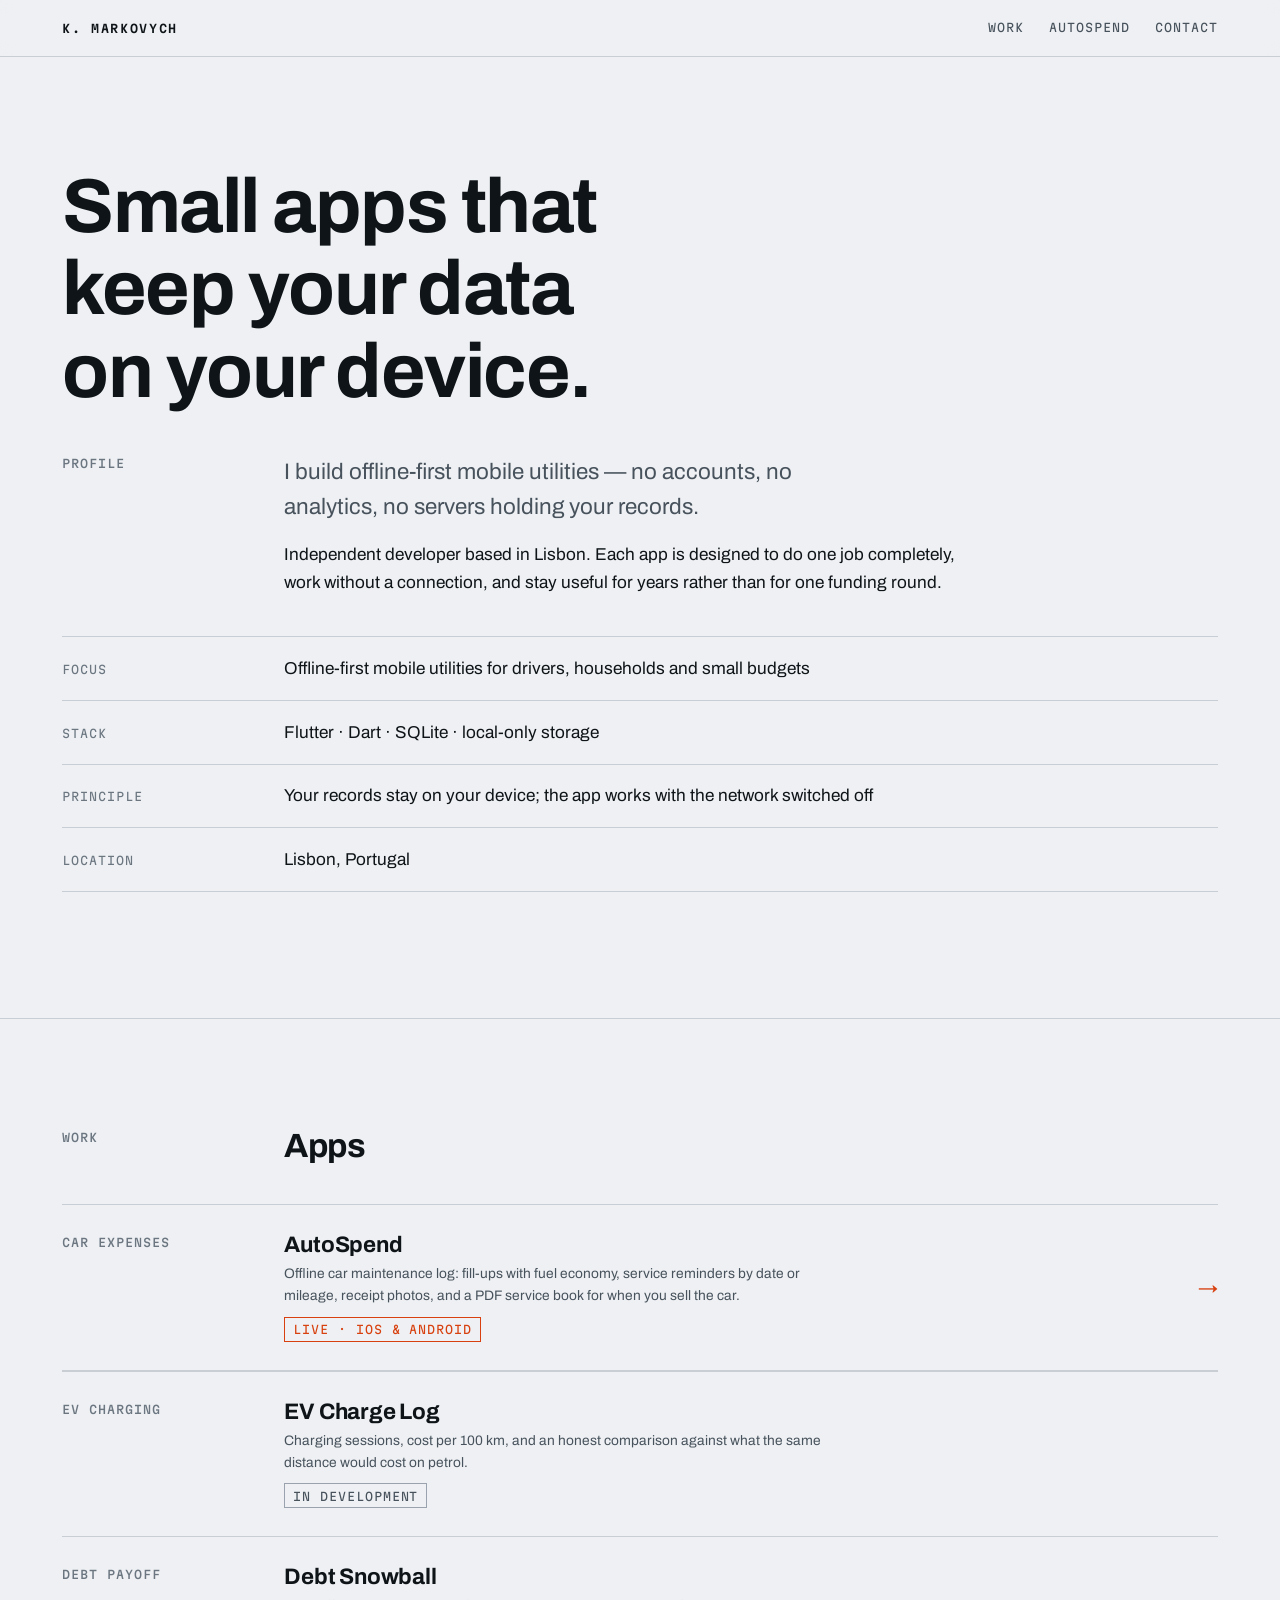
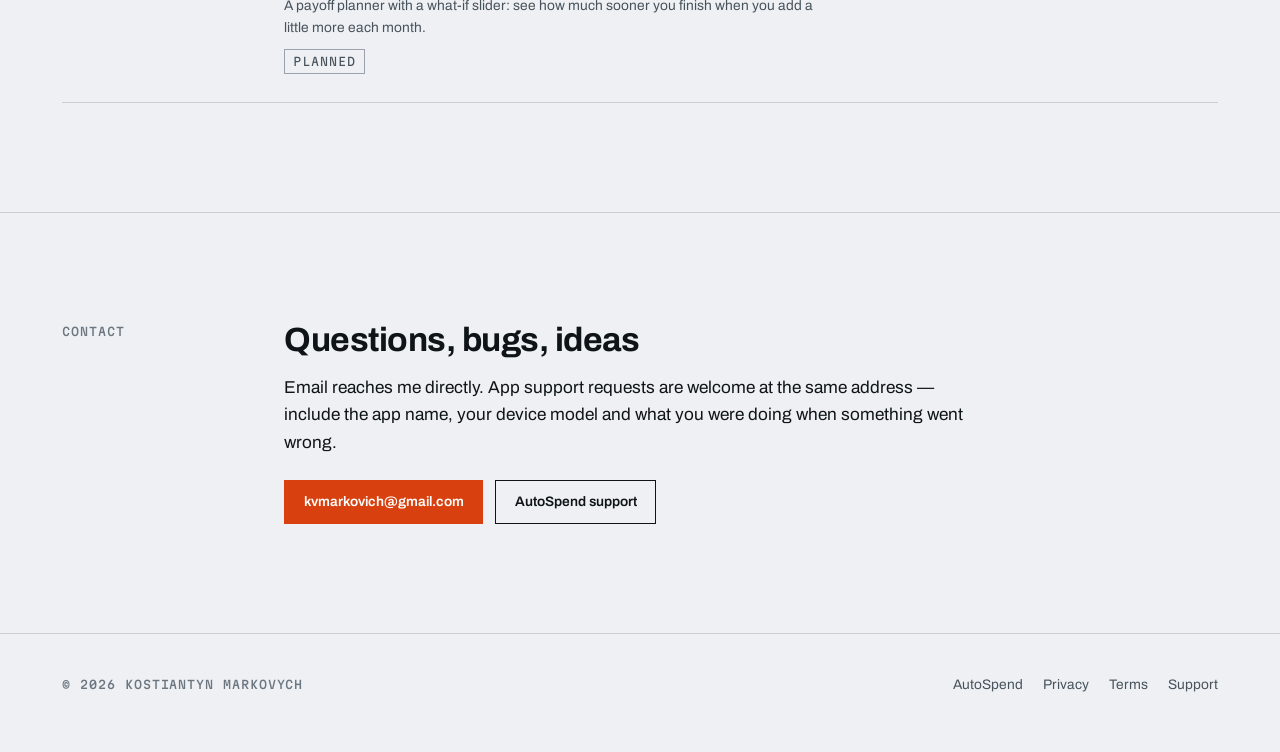
==== index.html @ b4be246a "feat: kmarkovych.com — сайт на GitHub Pages Дизайн-система «Datasheet» (assets/site.css), головна з " ====
<!doctype html>
<html lang="en">
<head>
<meta charset="utf-8">
<meta name="viewport" content="width=device-width, initial-scale=1">
<title>Kostiantyn Markovych — offline-first mobile apps</title>
<meta name="description" content="Independent developer building small, offline-first mobile utilities that keep your data on your device. Maker of AutoSpend.">
<link rel="canonical" href="https://kmarkovych.com/">
<meta property="og:title" content="Kostiantyn Markovych — offline-first mobile apps">
<meta property="og:description" content="Small, offline-first mobile utilities that keep your data on your device.">
<meta property="og:type" content="website">
<meta property="og:url" content="https://kmarkovych.com/">
<link rel="preconnect" href="https://fonts.googleapis.com">
<link rel="preconnect" href="https://fonts.gstatic.com" crossorigin>
<link href="https://fonts.googleapis.com/css2?family=Archivo:wght@400;600;700&family=Martian+Mono:wght@500;600&display=swap" rel="stylesheet">
<link rel="icon" href="/assets/favicon.svg" type="image/svg+xml">
<link rel="stylesheet" href="/assets/site.css">
</head>
<body>
<a class="skip" href="#main">Skip to content</a>

<header class="site-head">
  <div class="wrap">
    <a class="brand" href="/">K. Markovych</a>
    <nav class="site-nav" aria-label="Main">
      <a href="/#work">Work</a>
      <a href="/autospend/">AutoSpend</a>
      <a href="/#contact">Contact</a>
    </nav>
  </div>
</header>

<main id="main">
  <section aria-labelledby="intro">
    <div class="wrap stack-lg">
      <h1 id="intro">Small apps that<br>keep your data<br>on your device.</h1>
      <div class="row">
        <p class="mono">Profile</p>
        <div class="stack">
          <p class="lede">I build offline-first mobile utilities — no accounts, no analytics, no servers holding your records.</p>
          <p>Independent developer based in Lisbon. Each app is designed to do one job completely, work without a connection, and stay useful for years rather than for one funding round.</p>
        </div>
      </div>
      <dl class="spec">
        <div><dt>Focus</dt><dd>Offline-first mobile utilities for drivers, households and small budgets</dd></div>
        <div><dt>Stack</dt><dd>Flutter · Dart · SQLite · local-only storage</dd></div>
        <div><dt>Principle</dt><dd>Your records stay on your device; the app works with the network switched off</dd></div>
        <div><dt>Location</dt><dd>Lisbon, Portugal</dd></div>
      </dl>
    </div>
  </section>

  <section id="work" aria-labelledby="work-h">
    <div class="wrap stack-lg">
      <div class="row">
        <p class="mono">Work</p>
        <h2 id="work-h">Apps</h2>
      </div>
      <div>
        <a class="entry" href="/autospend/">
          <span class="mono">Car expenses</span>
          <span>
            <h3>AutoSpend</h3>
            <p>Offline car maintenance log: fill-ups with fuel economy, service reminders by date or mileage, receipt photos, and a PDF service book for when you sell the car.</p>
            <p style="margin-top:.6rem"><span class="status status--live">Live · iOS &amp; Android</span></p>
          </span>
          <span class="go" aria-hidden="true">→</span>
        </a>
        <div class="entry">
          <span class="mono">EV charging</span>
          <span>
            <h3>EV Charge Log</h3>
            <p>Charging sessions, cost per 100 km, and an honest comparison against what the same distance would cost on petrol.</p>
            <p style="margin-top:.6rem"><span class="status">In development</span></p>
          </span>
          <span class="go" aria-hidden="true"></span>
        </div>
        <div class="entry">
          <span class="mono">Debt payoff</span>
          <span>
            <h3>Debt Snowball</h3>
            <p>A payoff planner with a what-if slider: see how much sooner you finish when you add a little more each month.</p>
            <p style="margin-top:.6rem"><span class="status">Planned</span></p>
          </span>
          <span class="go" aria-hidden="true"></span>
        </div>
      </div>
    </div>
  </section>

  <section id="contact" aria-labelledby="contact-h">
    <div class="wrap stack-lg">
      <div class="row">
        <p class="mono">Contact</p>
        <div class="stack">
          <h2 id="contact-h">Questions, bugs, ideas</h2>
          <p>Email reaches me directly. App support requests are welcome at the same address — include the app name, your device model and what you were doing when something went wrong.</p>
          <div class="btns" style="margin-top:1.5rem">
            <a class="btn btn--signal" href="mailto:kvmarkovich@gmail.com">kvmarkovich@gmail.com</a>
            <a class="btn" href="/autospend/support/">AutoSpend support</a>
          </div>
        </div>
      </div>
    </div>
  </section>
</main>

<footer class="site-foot">
  <div class="wrap">
    <p class="mono">© 2026 Kostiantyn Markovych</p>
    <nav aria-label="Footer">
      <a href="/autospend/">AutoSpend</a>
      <a href="/autospend/privacy/">Privacy</a>
      <a href="/autospend/terms/">Terms</a>
      <a href="/autospend/support/">Support</a>
    </nav>
  </div>
</footer>
</body>
</html>
---- assets/site.css ----
/*
  kmarkovych.com — «Datasheet»: технічний специфікаційний аркуш.
  Строга сітка, хайрлайни замість карток, моно-мітки для метаданих,
  один сигнальний акцент. Токени — тут, сторінки лише композують.
*/

:root {
  /* Ground / ink: холодний технічний папір, не крем */
  --paper: #eef0f3;
  --paper-2: #e5e8ec;
  --ink: #0e1418;
  --ink-2: #47525c;
  --ink-3: #6b7681;
  --rule: #c9ced5;
  --rule-strong: #9aa3ad;
  --signal: #d8410f;
  --signal-ink: #ffffff;

  --measure: 68ch;
  --gap: clamp(1rem, 0.6rem + 1.6vw, 2rem);
  --pad-x: clamp(1.25rem, 0.5rem + 3vw, 4rem);
  --section: clamp(3.5rem, 2rem + 6vw, 7rem);

  --text-xs: 0.72rem;
  --text-sm: 0.86rem;
  --text-base: clamp(1rem, 0.96rem + 0.2vw, 1.075rem);
  --text-lg: clamp(1.15rem, 1rem + 0.6vw, 1.4rem);
  --text-h2: clamp(1.5rem, 1.2rem + 1.4vw, 2.1rem);
  --text-h1: clamp(2.15rem, 1.1rem + 4.6vw, 5rem);

  --dur: 180ms;
  --ease: cubic-bezier(0.16, 1, 0.3, 1);

  color-scheme: light dark;
}

@media (prefers-color-scheme: dark) {
  :root {
    --paper: #0d1114;
    --paper-2: #141a1f;
    --ink: #e8ecef;
    --ink-2: #a3adb6;
    --ink-3: #7d8791;
    --rule: #2a3238;
    --rule-strong: #3d474f;
    --signal: #ff5a24;
  }
}

*, *::before, *::after { box-sizing: border-box; }

html { -webkit-text-size-adjust: 100%; }

body {
  margin: 0;
  overflow-wrap: break-word;
  background: var(--paper);
  color: var(--ink);
  font-family: Archivo, "Helvetica Neue", Arial, sans-serif;
  font-size: var(--text-base);
  line-height: 1.6;
  font-synthesis-weight: none;
}

/* Браузерні поверхні теж належать системі */
::selection { background: var(--signal); color: var(--signal-ink); }
:focus-visible {
  outline: 2px solid var(--signal);
  outline-offset: 3px;
}
::-webkit-scrollbar { width: 12px; height: 12px; }
::-webkit-scrollbar-track { background: var(--paper-2); }
::-webkit-scrollbar-thumb { background: var(--rule-strong); }

a { color: inherit; text-underline-offset: 0.22em; text-decoration-thickness: 1px; }
a:hover { text-decoration-color: var(--signal); }

img { max-width: 100%; height: auto; display: block; }

.wrap {
  width: min(100%, 78rem);
  margin-inline: auto;
  padding-inline: var(--pad-x);
}

.mono {
  font-family: "Martian Mono", ui-monospace, SFMono-Regular, Menlo, monospace;
  font-size: var(--text-xs);
  letter-spacing: 0.08em;
  text-transform: uppercase;
  color: var(--ink-3);
  font-weight: 500;
}

/* ── Шапка ──────────────────────────────────────────────── */
.site-head {
  border-bottom: 1px solid var(--rule);
  position: sticky;
  top: 0;
  background: color-mix(in srgb, var(--paper) 88%, transparent);
  backdrop-filter: blur(8px);
  z-index: 10;
}
.site-head .wrap {
  display: flex;
  align-items: center;
  justify-content: space-between;
  flex-wrap: wrap;
  gap: 0.5rem var(--gap);
  min-height: 3.5rem;
  padding-block: 0.5rem;
}
.brand {
  font-family: "Martian Mono", ui-monospace, monospace;
  font-size: var(--text-xs);
  letter-spacing: 0.14em;
  text-transform: uppercase;
  text-decoration: none;
  font-weight: 600;
  color: var(--ink);
}
.site-nav { display: flex; flex-wrap: wrap; gap: 0.25rem clamp(0.75rem, 2vw, 1.75rem); min-width: 0; }
.site-nav a {
  font-family: "Martian Mono", ui-monospace, monospace;
  font-size: var(--text-xs);
  letter-spacing: 0.08em;
  text-transform: uppercase;
  text-decoration: none;
  color: var(--ink-2);
  padding-block: 0.5rem;
  border-bottom: 2px solid transparent;
  white-space: nowrap;
  transition: color var(--dur) var(--ease), border-color var(--dur) var(--ease);
}
.site-nav a:hover,
.site-nav a[aria-current="page"] { color: var(--ink); border-bottom-color: var(--signal); }

/* ── Типографіка сторінок ───────────────────────────────── */
h1, h2, h3 { line-height: 1.08; letter-spacing: -0.02em; margin: 0; font-weight: 700; }
h1 { font-size: var(--text-h1); }
h2 { font-size: var(--text-h2); letter-spacing: -0.015em; }
h3 { font-size: var(--text-lg); letter-spacing: -0.01em; }

p { margin: 0; max-width: var(--measure); }
.lede { font-size: var(--text-lg); color: var(--ink-2); max-width: 46ch; }

main section { padding-block: var(--section); border-bottom: 1px solid var(--rule); }
main section:last-of-type { border-bottom: 0; }

/* Заголовок секції: мітка ліворуч, зміст праворуч (datasheet-рядок) */
.row {
  display: grid;
  min-width: 0;
  grid-template-columns: minmax(0, 12rem) minmax(0, 1fr);
  gap: var(--gap);
  align-items: start;
}
@media (max-width: 46rem) { .row { grid-template-columns: 1fr; gap: 0.75rem; } }

.stack > * + * { margin-top: 1rem; }
.stack-lg > * + * { margin-top: 2.5rem; }

/* ── Специфікаційна таблиця (замість карткової сітки) ───── */
.spec { border-top: 1px solid var(--rule); }
.spec > div {
  display: grid;
  grid-template-columns: minmax(0, 12rem) minmax(0, 1fr);
  gap: var(--gap);
  padding-block: 1.1rem;
  border-bottom: 1px solid var(--rule);
  align-items: baseline;
}
@media (max-width: 46rem) {
  .spec > div { grid-template-columns: 1fr; gap: 0.35rem; padding-block: 0.9rem; }
}
.spec dt, .spec .k {
  font-family: "Martian Mono", ui-monospace, monospace;
  font-size: var(--text-xs);
  letter-spacing: 0.08em;
  text-transform: uppercase;
  color: var(--ink-3);
  margin: 0;
}
.spec dd, .spec .v { margin: 0; color: var(--ink); }

/* ── Проєкти: рядки-записи, не картки ───────────────────── */
.entry {
  display: grid;
  grid-template-columns: minmax(0, 12rem) minmax(0, 1fr) auto;
  gap: var(--gap);
  padding-block: 1.75rem;
  border-bottom: 1px solid var(--rule);
  align-items: start;
  text-decoration: none;
  transition: background var(--dur) var(--ease);
}
.entry:hover { background: var(--paper-2); }
.entry:first-of-type { border-top: 1px solid var(--rule); }
.entry h3 { margin-bottom: 0.35rem; }
.entry p { color: var(--ink-2); font-size: var(--text-sm); }
.entry .go { align-self: center; color: var(--signal); font-size: 1.25rem; line-height: 1; }
@media (max-width: 46rem) {
  .entry { grid-template-columns: 1fr auto; }
  .entry .mono { grid-column: 1 / -1; }
}

.status {
  display: inline-block;
  font-family: "Martian Mono", ui-monospace, monospace;
  font-size: var(--text-xs);
  letter-spacing: 0.08em;
  text-transform: uppercase;
  padding: 0.15rem 0.5rem;
  border: 1px solid var(--rule-strong);
  color: var(--ink-2);
}
.status--live { border-color: var(--signal); color: var(--signal); }

/* ── Кнопки ─────────────────────────────────────────────── */
.btn {
  display: inline-flex;
  align-items: center;
  gap: 0.5rem;
  min-height: 2.75rem;
  padding: 0.6rem 1.15rem;
  border: 1px solid var(--ink);
  color: var(--ink);
  text-decoration: none;
  font-weight: 600;
  font-size: var(--text-sm);
  transition: background var(--dur) var(--ease), color var(--dur) var(--ease),
    border-color var(--dur) var(--ease);
}
.btn:hover { background: var(--ink); color: var(--paper); }
.btn--signal { background: var(--signal); border-color: var(--signal); color: var(--signal-ink); }
.btn--signal:hover { background: transparent; color: var(--signal); }
.btns { display: flex; flex-wrap: wrap; gap: 0.75rem; }

/* ── Юридичні сторінки ──────────────────────────────────── */
.legal { padding-block: var(--section); }
.legal h2 {
  margin-top: 2.75rem;
  padding-top: 1.5rem;
  border-top: 1px solid var(--rule);
}
.legal h3 { margin-top: 1.75rem; }
.legal p, .legal li { color: var(--ink-2); max-width: var(--measure); }
.legal p + p, .legal h3 + p, .legal h2 + p { margin-top: 0.85rem; }
.legal ul { margin: 0.85rem 0 0; padding-left: 1.1rem; }
.legal li + li { margin-top: 0.4rem; }
.legal strong { color: var(--ink); }
.lang-nav { display: flex; gap: 0.75rem; margin-top: 1.5rem; }

/* ── Підвал ─────────────────────────────────────────────── */
.site-foot {
  border-top: 1px solid var(--rule);
  padding-block: 2.5rem 3.5rem;
}
.site-foot .wrap {
  display: flex;
  flex-wrap: wrap;
  gap: var(--gap);
  justify-content: space-between;
  align-items: baseline;
}
.site-foot nav { display: flex; flex-wrap: wrap; gap: 1.25rem; }
.site-foot a { color: var(--ink-2); text-decoration: none; font-size: var(--text-sm); }
.site-foot a:hover { color: var(--ink); text-decoration: underline; }

.skip {
  position: absolute;
  left: -9999px;
}
.skip:focus {
  left: 1rem;
  top: 1rem;
  z-index: 20;
  background: var(--signal);
  color: var(--signal-ink);
  padding: 0.6rem 1rem;
}

@media (prefers-reduced-motion: reduce) {
  * { animation: none !important; transition: none !important; }
}
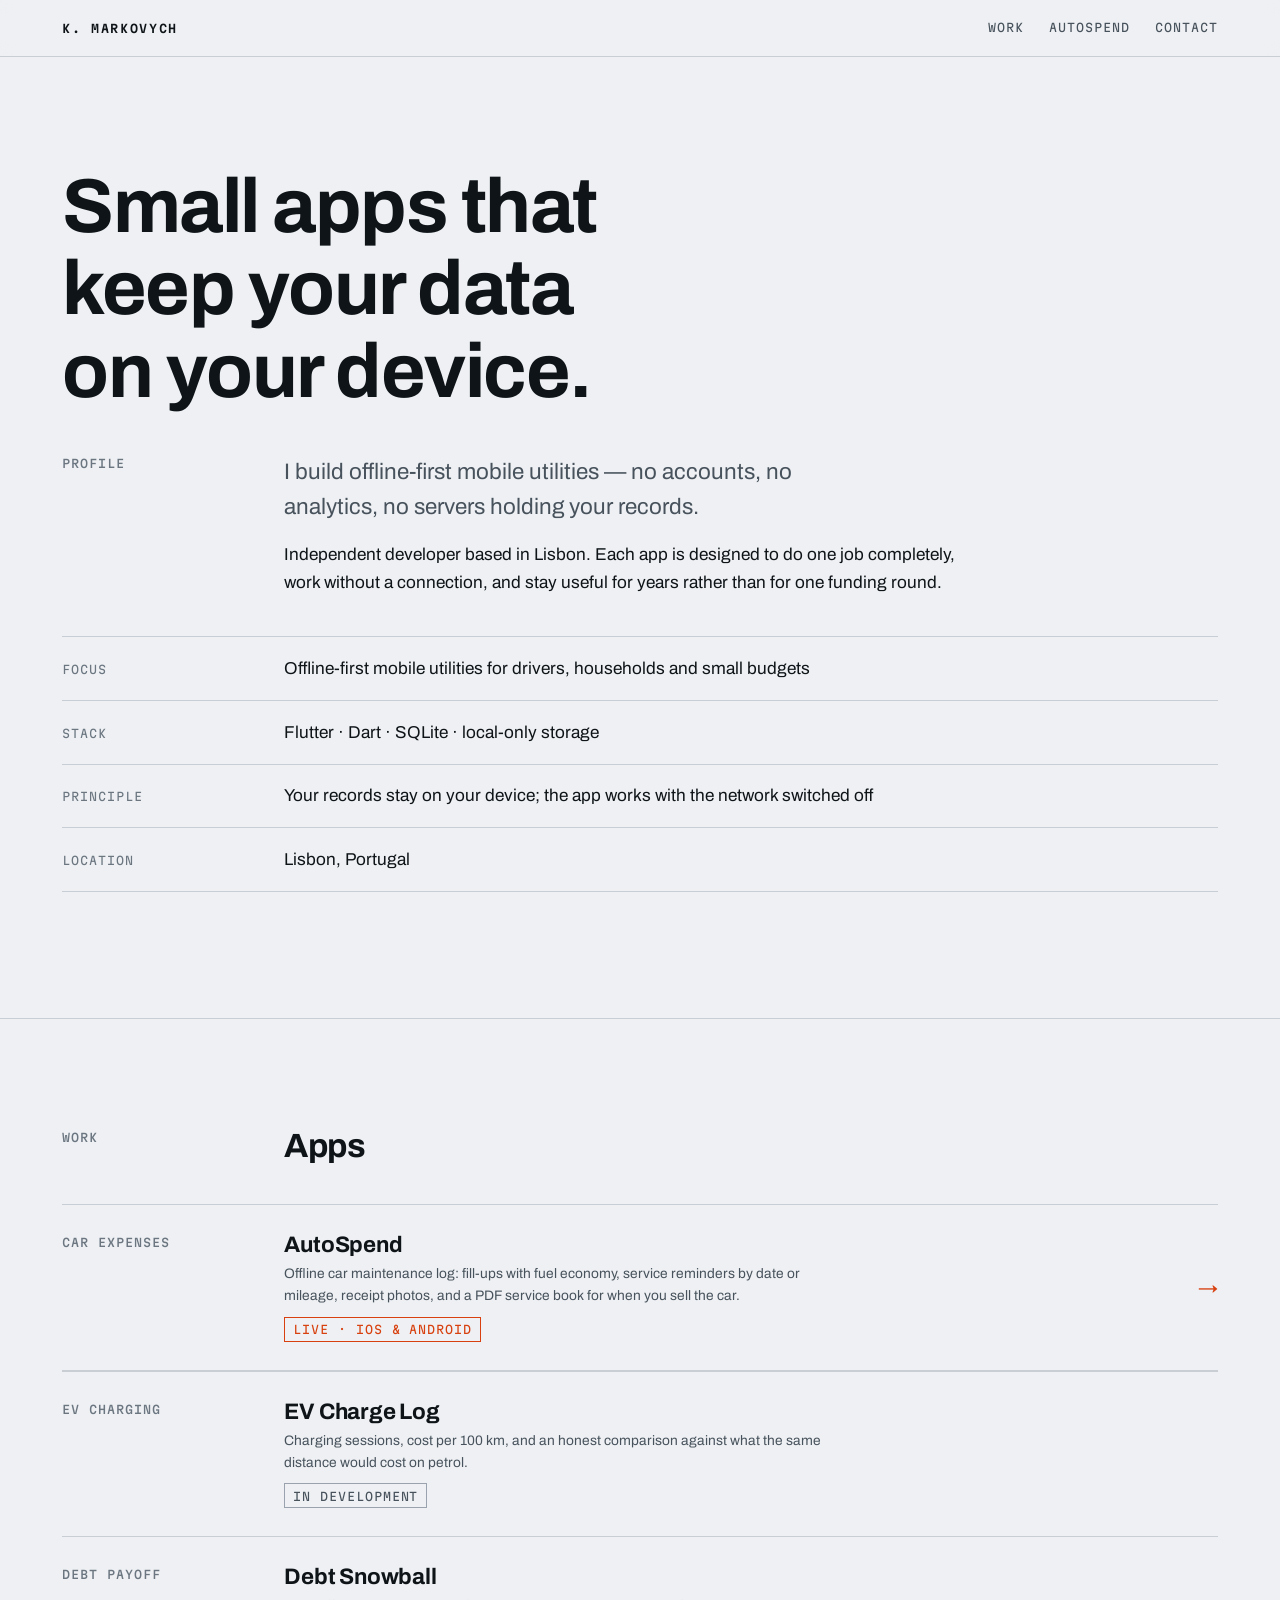
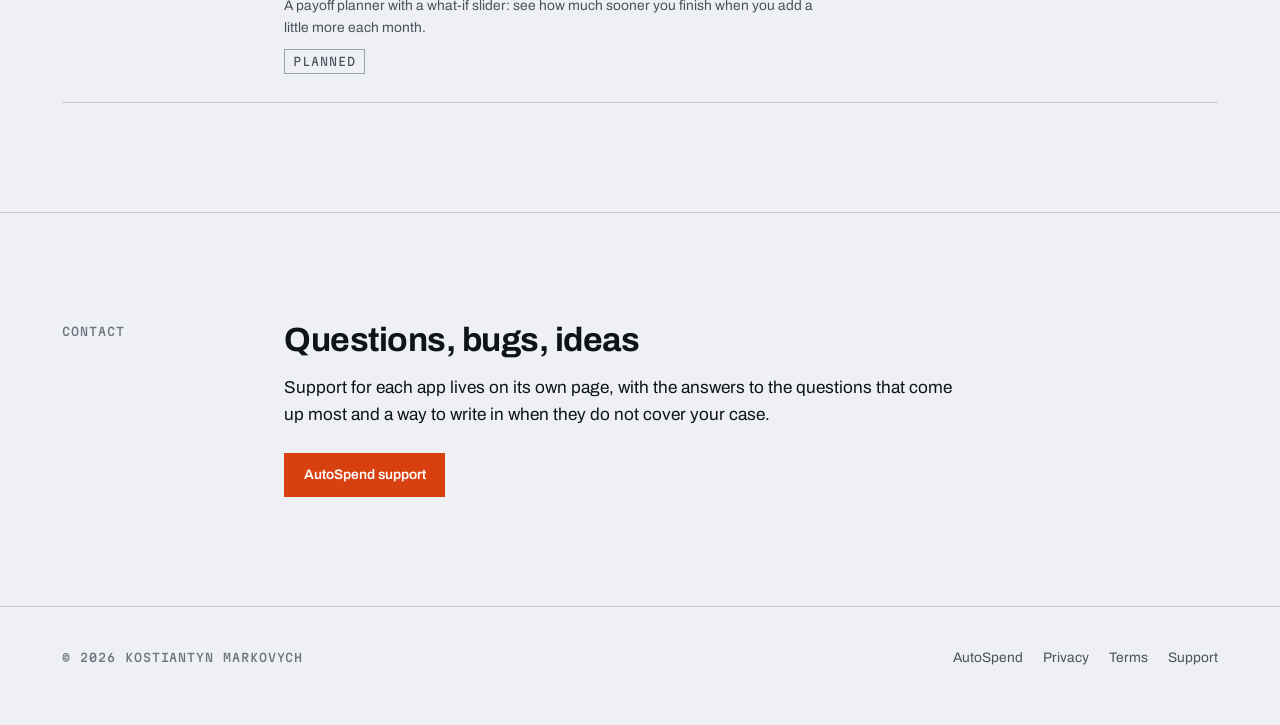
==== commit ea522864: "chore: контакт лише через робочу адресу support@kmarkovych.com (особиста пошта прибрана)" ====
--- a/index.html
+++ b/index.html
@@ -94,10 +94,9 @@
         <p class="mono">Contact</p>
         <div class="stack">
           <h2 id="contact-h">Questions, bugs, ideas</h2>
-          <p>Email reaches me directly. App support requests are welcome at the same address — include the app name, your device model and what you were doing when something went wrong.</p>
+          <p>Support for each app lives on its own page, with the answers to the questions that come up most and a way to write in when they do not cover your case.</p>
           <div class="btns" style="margin-top:1.5rem">
-            <a class="btn btn--signal" href="mailto:kvmarkovich@gmail.com">kvmarkovich@gmail.com</a>
-            <a class="btn" href="/autospend/support/">AutoSpend support</a>
+            <a class="btn btn--signal" href="/autospend/support/">AutoSpend support</a>
           </div>
         </div>
       </div>
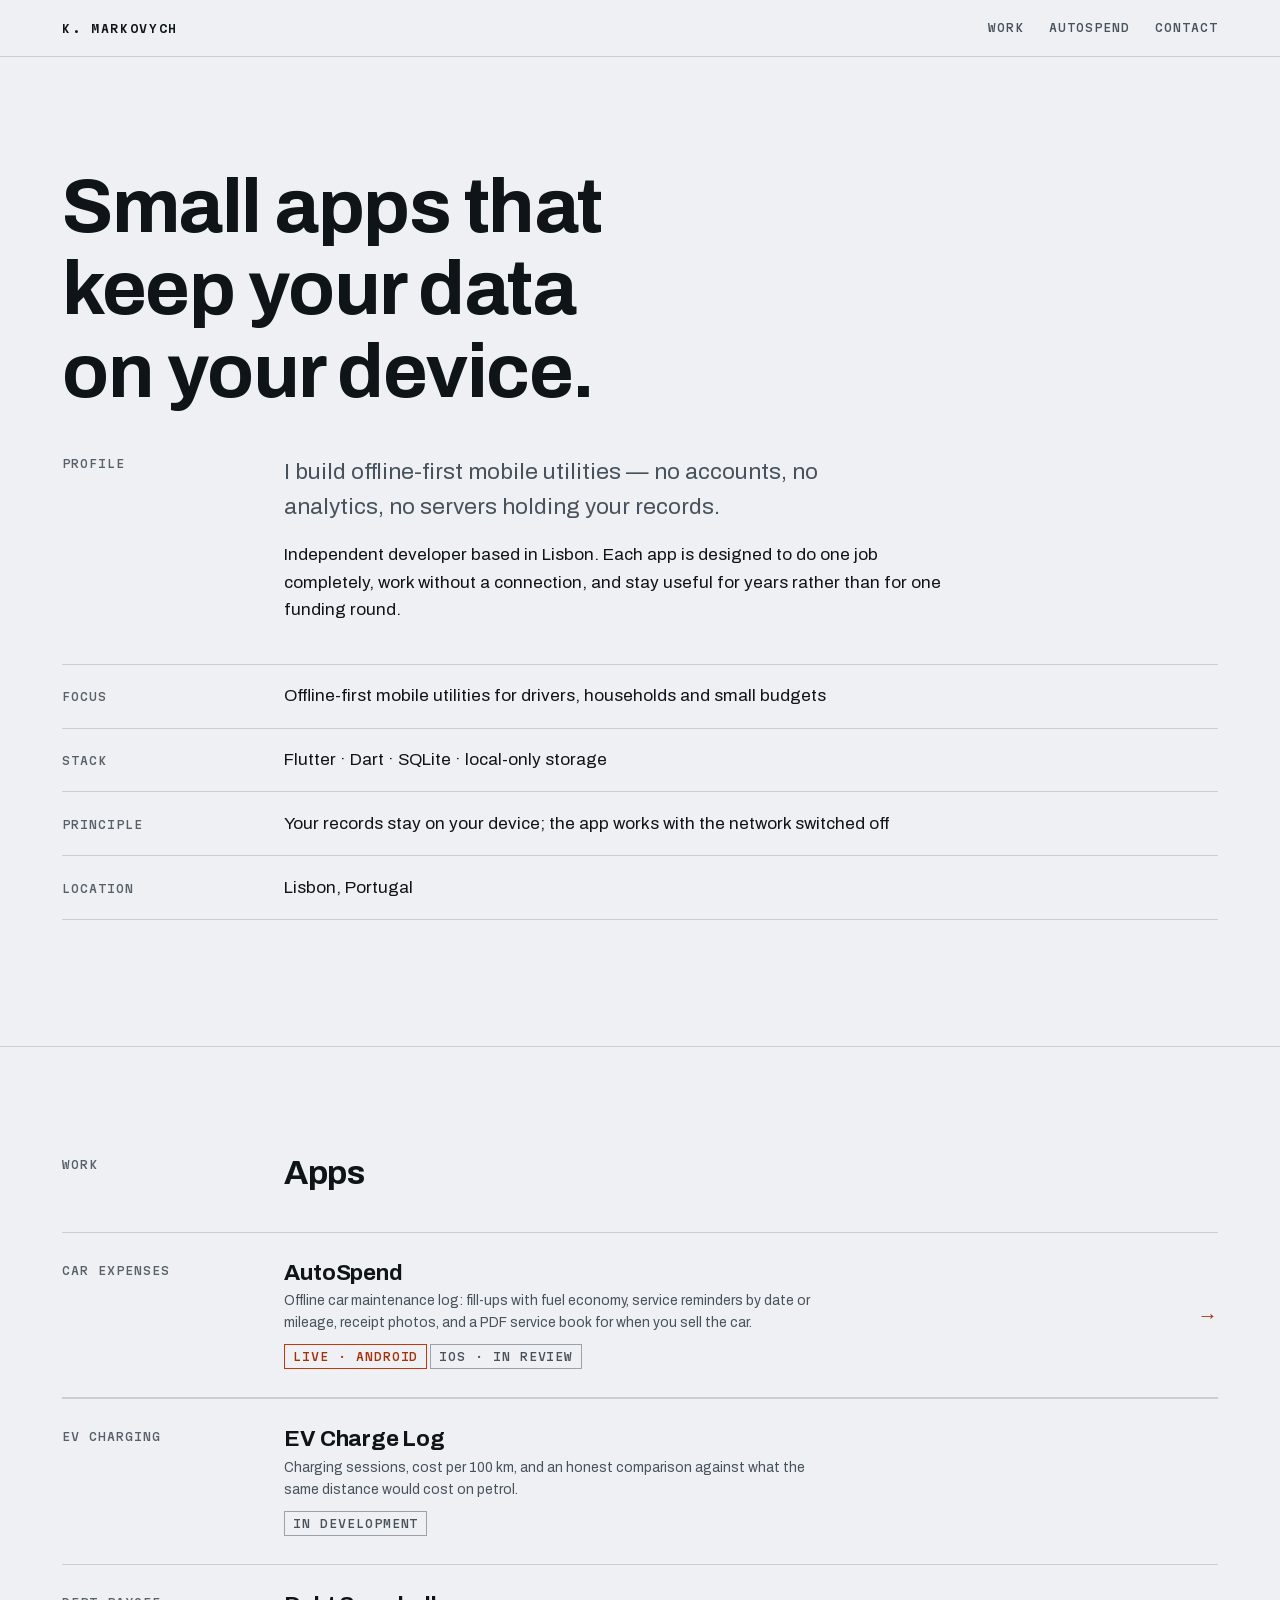
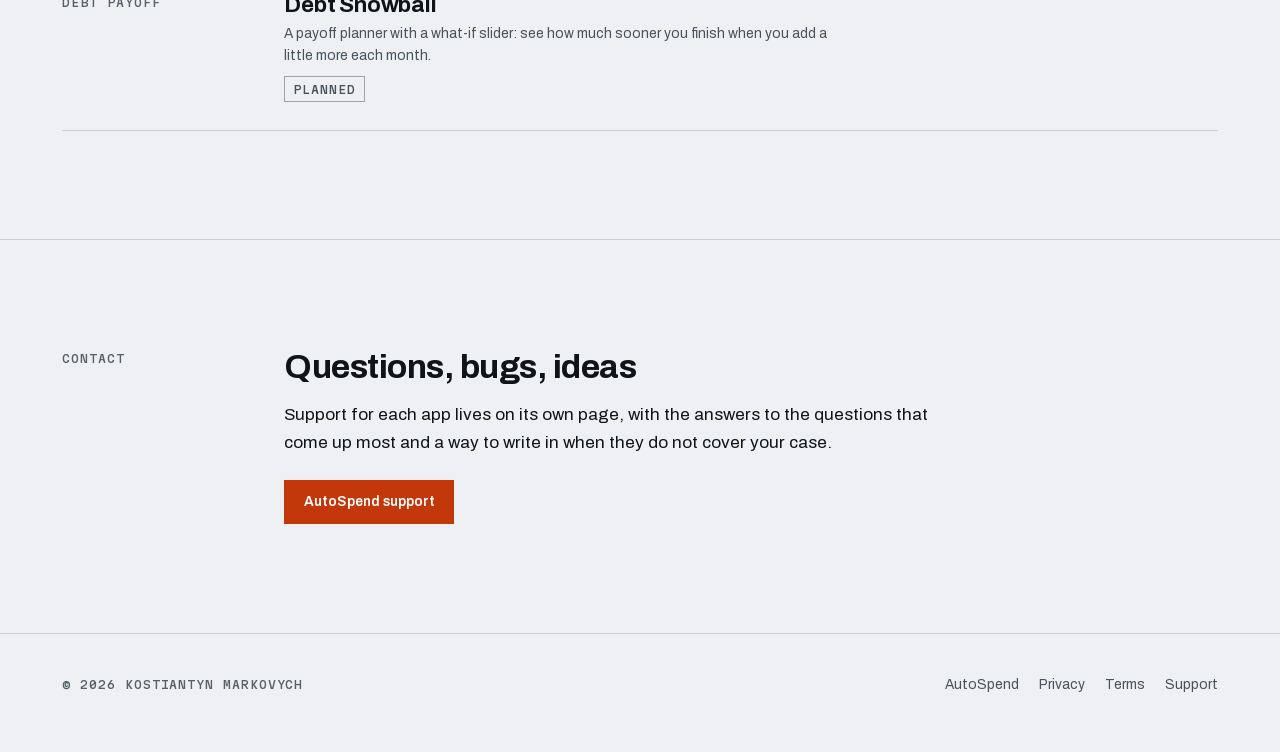
==== commit 37d34c60: "fix: 12 знахідок рев'ю — чесний статус платформ, мінімальні умови Apple EULA, контраст AA в обох тем" ====
--- a/index.html
+++ b/index.html
@@ -10,10 +10,15 @@
 <meta property="og:description" content="Small, offline-first mobile utilities that keep your data on your device.">
 <meta property="og:type" content="website">
 <meta property="og:url" content="https://kmarkovych.com/">
-<link rel="preconnect" href="https://fonts.googleapis.com">
-<link rel="preconnect" href="https://fonts.gstatic.com" crossorigin>
-<link href="https://fonts.googleapis.com/css2?family=Archivo:wght@400;600;700&family=Martian+Mono:wght@500;600&display=swap" rel="stylesheet">
+<meta property="og:image" content="https://kmarkovych.com/assets/og-image.png">
+<meta property="og:image:width" content="1200">
+<meta property="og:image:height" content="630">
+<meta name="twitter:card" content="summary_large_image">
+<link rel="preload" href="/assets/fonts/archivo-400-latin.woff2" as="font" type="font/woff2" crossorigin>
+<link rel="preload" href="/assets/fonts/archivo-700-latin.woff2" as="font" type="font/woff2" crossorigin>
 <link rel="icon" href="/assets/favicon.svg" type="image/svg+xml">
+<link rel="icon" href="/assets/favicon-32.png" sizes="32x32" type="image/png">
+<link rel="apple-touch-icon" href="/assets/apple-touch-icon.png">
 <link rel="stylesheet" href="/assets/site.css">
 </head>
 <body>
@@ -62,7 +67,7 @@
           <span>
             <h3>AutoSpend</h3>
             <p>Offline car maintenance log: fill-ups with fuel economy, service reminders by date or mileage, receipt photos, and a PDF service book for when you sell the car.</p>
-            <p style="margin-top:.6rem"><span class="status status--live">Live · iOS &amp; Android</span></p>
+            <p style="margin-top:.6rem"><span class="status status--live">Live · Android</span> <span class="status">iOS · in review</span></p>
           </span>
           <span class="go" aria-hidden="true">→</span>
         </a>
--- a/assets/site.css
+++ b/assets/site.css
@@ -10,11 +10,13 @@
   --paper-2: #e5e8ec;
   --ink: #0e1418;
   --ink-2: #47525c;
-  --ink-3: #6b7681;
+  --ink-3: #566069;
   --rule: #c9ced5;
   --rule-strong: #9aa3ad;
-  --signal: #d8410f;
+  --signal: #c2380a;
   --signal-ink: #ffffff;
+  /* Текст сигнальним кольором на паперi (дрiбний кегль) — темнiший вiдтiнок */
+  --signal-text: #a72f08;
 
   --measure: 68ch;
   --gap: clamp(1rem, 0.6rem + 1.6vw, 2rem);
@@ -43,8 +45,94 @@
     --ink-3: #7d8791;
     --rule: #2a3238;
     --rule-strong: #3d474f;
-    --signal: #ff5a24;
+    --signal: #ff6a37;
+    --signal-ink: #180800;
+    --signal-text: #ff8757;
   }
+}
+
+/* Шрифти самохостовані: жодних запитів до Google (сайт із privacy-позицією
+   не має зливати IP відвідувачів третій стороні). Латиниця — Archivo,
+   кирилиця — Golos Text під тим самим сімейством; моно — Martian Mono. */
+@font-face {
+  font-family: 'Site Sans';
+  font-style: normal;
+  font-weight: 400;
+  font-display: swap;
+  src: url('/assets/fonts/archivo-400-latin.woff2') format('woff2');
+  unicode-range: U+0000-00FF, U+0131, U+0152-0153, U+02BB-02BC, U+02C6, U+02DA, U+02DC, U+0304, U+0308, U+0329, U+2000-206F, U+20AC, U+2122, U+2191, U+2193, U+2212, U+2215, U+FEFF, U+FFFD;
+}
+@font-face {
+  font-family: 'Site Sans';
+  font-style: normal;
+  font-weight: 600;
+  font-display: swap;
+  src: url('/assets/fonts/archivo-600-latin.woff2') format('woff2');
+  unicode-range: U+0000-00FF, U+0131, U+0152-0153, U+02BB-02BC, U+02C6, U+02DA, U+02DC, U+0304, U+0308, U+0329, U+2000-206F, U+20AC, U+2122, U+2191, U+2193, U+2212, U+2215, U+FEFF, U+FFFD;
+}
+@font-face {
+  font-family: 'Site Sans';
+  font-style: normal;
+  font-weight: 700;
+  font-display: swap;
+  src: url('/assets/fonts/archivo-700-latin.woff2') format('woff2');
+  unicode-range: U+0000-00FF, U+0131, U+0152-0153, U+02BB-02BC, U+02C6, U+02DA, U+02DC, U+0304, U+0308, U+0329, U+2000-206F, U+20AC, U+2122, U+2191, U+2193, U+2212, U+2215, U+FEFF, U+FFFD;
+}
+@font-face {
+  font-family: 'Site Sans';
+  font-style: normal;
+  font-weight: 400;
+  font-display: swap;
+  src: url('/assets/fonts/archivo-400-latin-ext.woff2') format('woff2');
+  unicode-range: U+0100-02BA, U+02BD-02C5, U+02C7-02CC, U+02CE-02D7, U+02DD-02FF, U+0304, U+0308, U+0329, U+1D00-1DBF, U+1E00-1E9F, U+1EF2-1EFF, U+2020, U+20A0-20AB, U+20AD-20C0, U+2113, U+2C60-2C7F, U+A720-A7FF;
+}
+@font-face {
+  font-family: 'Site Sans';
+  font-style: normal;
+  font-weight: 700;
+  font-display: swap;
+  src: url('/assets/fonts/archivo-700-latin-ext.woff2') format('woff2');
+  unicode-range: U+0100-02BA, U+02BD-02C5, U+02C7-02CC, U+02CE-02D7, U+02DD-02FF, U+0304, U+0308, U+0329, U+1D00-1DBF, U+1E00-1E9F, U+1EF2-1EFF, U+2020, U+20A0-20AB, U+20AD-20C0, U+2113, U+2C60-2C7F, U+A720-A7FF;
+}
+@font-face {
+  font-family: 'Site Sans';
+  font-style: normal;
+  font-weight: 400;
+  font-display: swap;
+  src: url('/assets/fonts/golos-400-cyr.woff2') format('woff2');
+  unicode-range: U+0301, U+0400-045F, U+0490-0491, U+04B0-04B1, U+2116;
+}
+@font-face {
+  font-family: 'Site Sans';
+  font-style: normal;
+  font-weight: 600;
+  font-display: swap;
+  src: url('/assets/fonts/golos-600-cyr.woff2') format('woff2');
+  unicode-range: U+0301, U+0400-045F, U+0490-0491, U+04B0-04B1, U+2116;
+}
+@font-face {
+  font-family: 'Site Sans';
+  font-style: normal;
+  font-weight: 700;
+  font-display: swap;
+  src: url('/assets/fonts/golos-700-cyr.woff2') format('woff2');
+  unicode-range: U+0301, U+0400-045F, U+0490-0491, U+04B0-04B1, U+2116;
+}
+@font-face {
+  font-family: 'Site Mono';
+  font-style: normal;
+  font-weight: 500;
+  font-display: swap;
+  src: url('/assets/fonts/mono-500-latin.woff2') format('woff2');
+  unicode-range: U+0000-00FF, U+0131, U+0152-0153, U+02BB-02BC, U+02C6, U+02DA, U+02DC, U+0304, U+0308, U+0329, U+2000-206F, U+20AC, U+2122, U+2191, U+2193, U+2212, U+2215, U+FEFF, U+FFFD;
+}
+@font-face {
+  font-family: 'Site Mono';
+  font-style: normal;
+  font-weight: 600;
+  font-display: swap;
+  src: url('/assets/fonts/mono-600-latin.woff2') format('woff2');
+  unicode-range: U+0000-00FF, U+0131, U+0152-0153, U+02BB-02BC, U+02C6, U+02DA, U+02DC, U+0304, U+0308, U+0329, U+2000-206F, U+20AC, U+2122, U+2191, U+2193, U+2212, U+2215, U+FEFF, U+FFFD;
 }
 
 *, *::before, *::after { box-sizing: border-box; }
@@ -56,7 +144,7 @@
   overflow-wrap: break-word;
   background: var(--paper);
   color: var(--ink);
-  font-family: Archivo, "Helvetica Neue", Arial, sans-serif;
+  font-family: 'Site Sans', 'Helvetica Neue', Arial, sans-serif;
   font-size: var(--text-base);
   line-height: 1.6;
   font-synthesis-weight: none;
@@ -84,7 +172,7 @@
 }
 
 .mono {
-  font-family: "Martian Mono", ui-monospace, SFMono-Regular, Menlo, monospace;
+  font-family: 'Site Mono', ui-monospace, SFMono-Regular, Menlo, monospace;
   font-size: var(--text-xs);
   letter-spacing: 0.08em;
   text-transform: uppercase;
@@ -111,7 +199,7 @@
   padding-block: 0.5rem;
 }
 .brand {
-  font-family: "Martian Mono", ui-monospace, monospace;
+  font-family: 'Site Mono', ui-monospace, monospace;
   font-size: var(--text-xs);
   letter-spacing: 0.14em;
   text-transform: uppercase;
@@ -121,7 +209,7 @@
 }
 .site-nav { display: flex; flex-wrap: wrap; gap: 0.25rem clamp(0.75rem, 2vw, 1.75rem); min-width: 0; }
 .site-nav a {
-  font-family: "Martian Mono", ui-monospace, monospace;
+  font-family: 'Site Mono', ui-monospace, monospace;
   font-size: var(--text-xs);
   letter-spacing: 0.08em;
   text-transform: uppercase;
@@ -143,6 +231,8 @@
 
 p { margin: 0; max-width: var(--measure); }
 .lede { font-size: var(--text-lg); color: var(--ink-2); max-width: 46ch; }
+
+[id] { scroll-margin-top: 5rem; }
 
 main section { padding-block: var(--section); border-bottom: 1px solid var(--rule); }
 main section:last-of-type { border-bottom: 0; }
@@ -174,7 +264,7 @@
   .spec > div { grid-template-columns: 1fr; gap: 0.35rem; padding-block: 0.9rem; }
 }
 .spec dt, .spec .k {
-  font-family: "Martian Mono", ui-monospace, monospace;
+  font-family: 'Site Mono', ui-monospace, monospace;
   font-size: var(--text-xs);
   letter-spacing: 0.08em;
   text-transform: uppercase;
@@ -198,7 +288,7 @@
 .entry:first-of-type { border-top: 1px solid var(--rule); }
 .entry h3 { margin-bottom: 0.35rem; }
 .entry p { color: var(--ink-2); font-size: var(--text-sm); }
-.entry .go { align-self: center; color: var(--signal); font-size: 1.25rem; line-height: 1; }
+.entry .go { align-self: center; color: var(--signal-text); font-size: 1.25rem; line-height: 1; }
 @media (max-width: 46rem) {
   .entry { grid-template-columns: 1fr auto; }
   .entry .mono { grid-column: 1 / -1; }
@@ -206,7 +296,7 @@
 
 .status {
   display: inline-block;
-  font-family: "Martian Mono", ui-monospace, monospace;
+  font-family: 'Site Mono', ui-monospace, monospace;
   font-size: var(--text-xs);
   letter-spacing: 0.08em;
   text-transform: uppercase;
@@ -214,7 +304,7 @@
   border: 1px solid var(--rule-strong);
   color: var(--ink-2);
 }
-.status--live { border-color: var(--signal); color: var(--signal); }
+.status--live { border-color: var(--signal); color: var(--signal-text); }
 
 /* ── Кнопки ─────────────────────────────────────────────── */
 .btn {
@@ -233,7 +323,9 @@
 }
 .btn:hover { background: var(--ink); color: var(--paper); }
 .btn--signal { background: var(--signal); border-color: var(--signal); color: var(--signal-ink); }
-.btn--signal:hover { background: transparent; color: var(--signal); }
+.btn--signal:hover { background: transparent; color: var(--signal-text); }
+.btn--muted { border-style: dashed; color: var(--ink-3); border-color: var(--rule-strong); cursor: default; }
+.btn--muted:hover { background: transparent; color: var(--ink-3); }
 .btns { display: flex; flex-wrap: wrap; gap: 0.75rem; }
 
 /* ── Юридичні сторінки ──────────────────────────────────── */
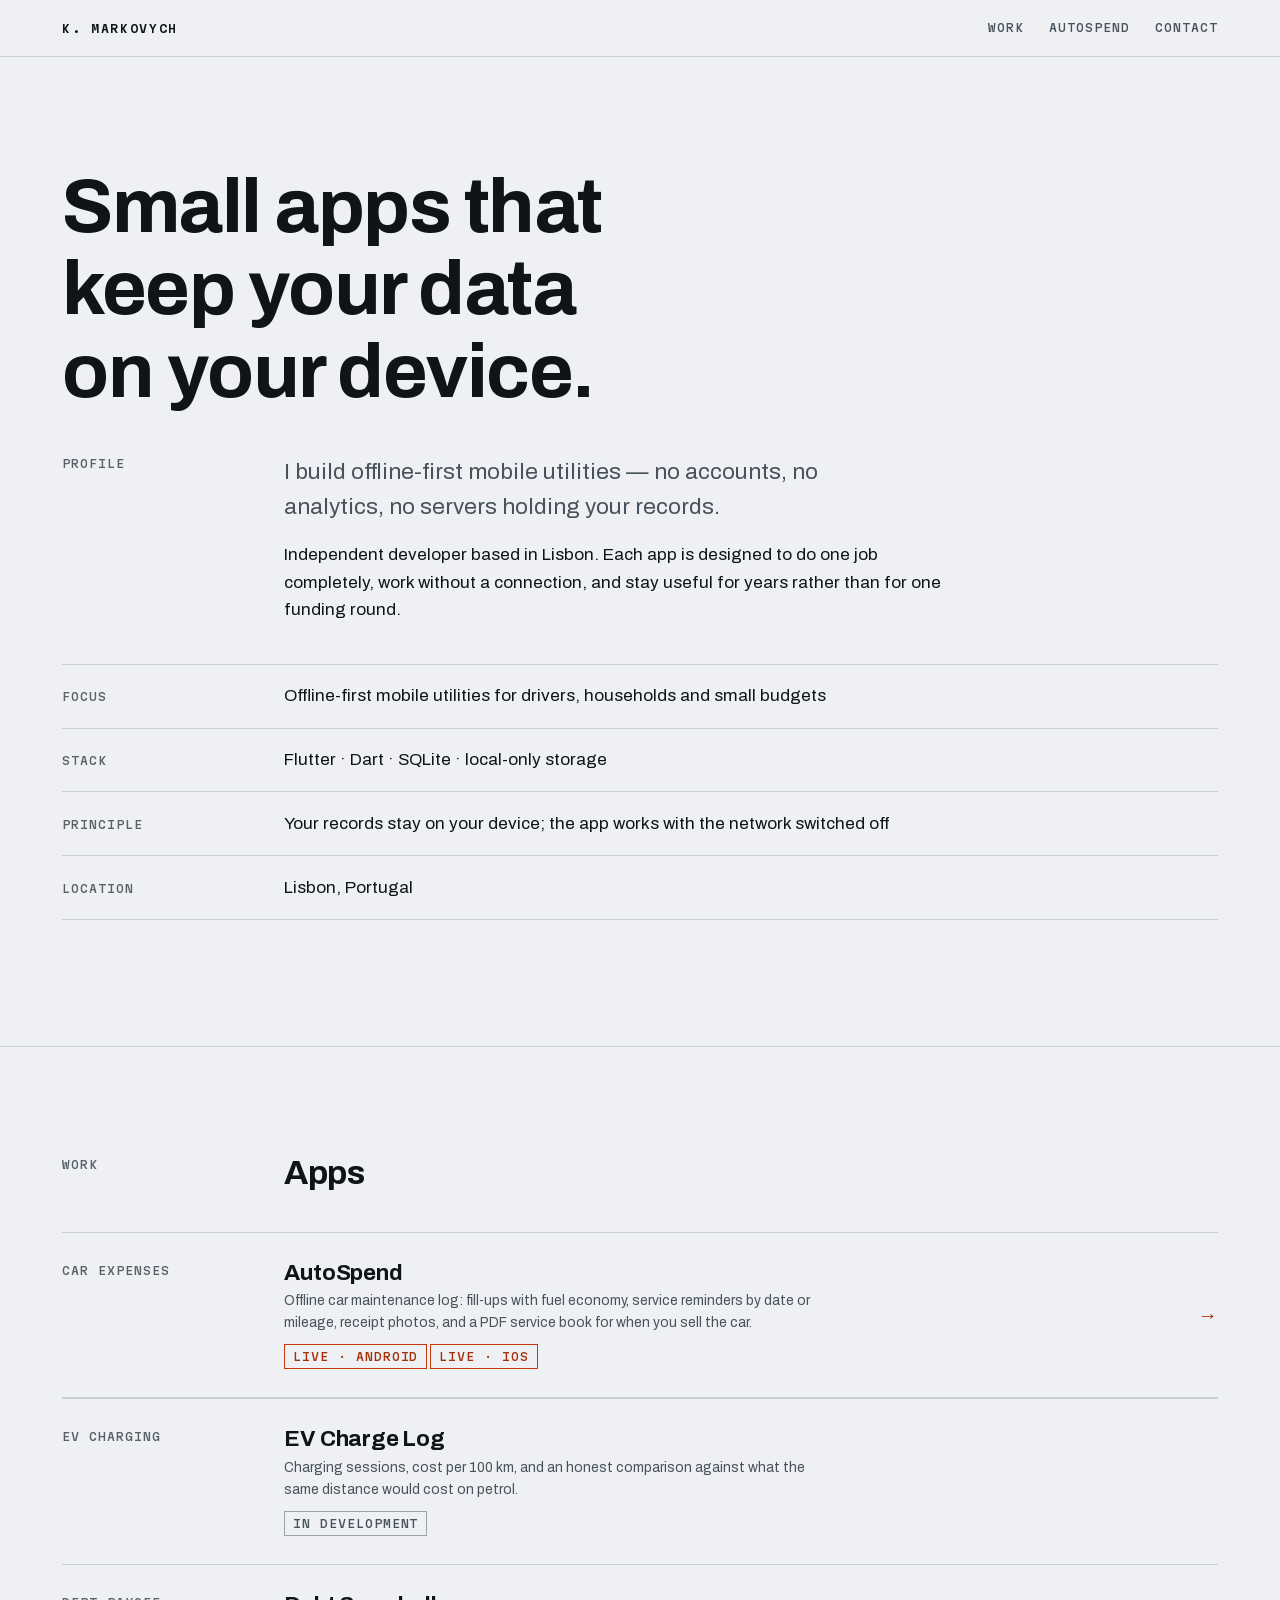
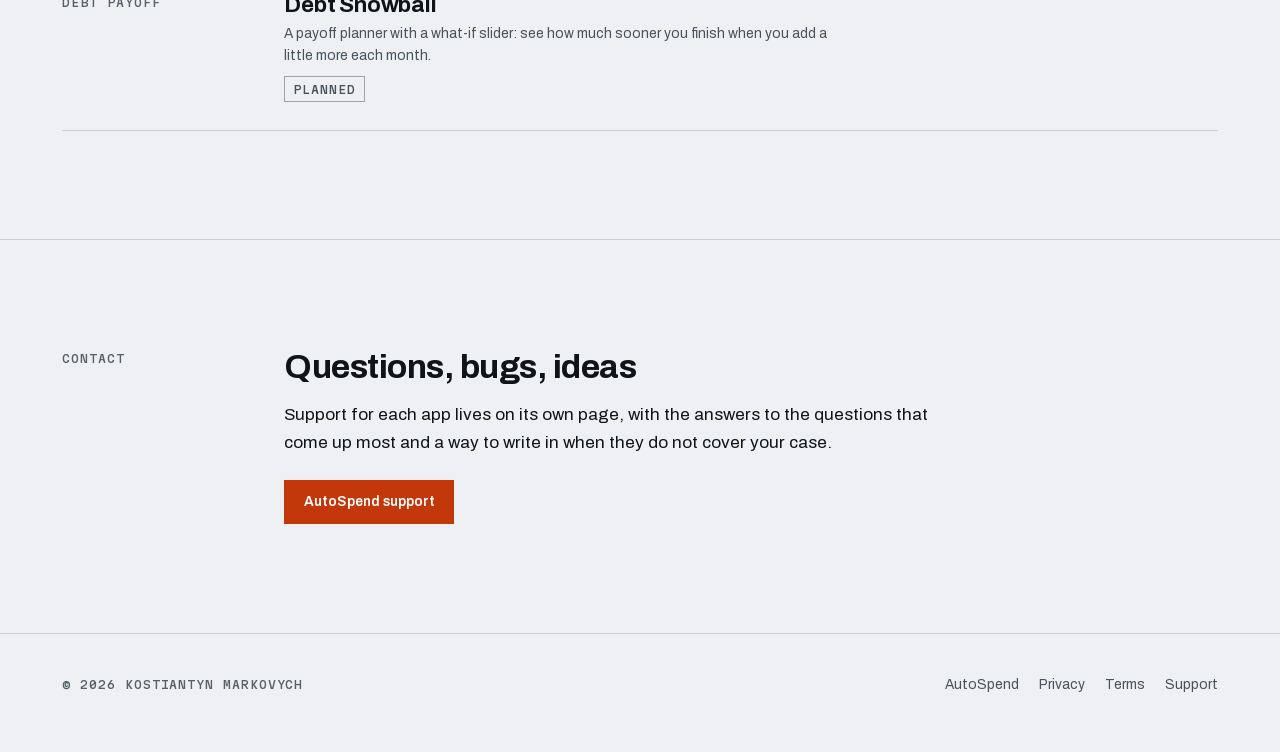
==== commit ce8481c0: "feat(autospend): посилання на App Store замість «coming soon», статус iOS live" ====
--- a/index.html
+++ b/index.html
@@ -67,7 +67,7 @@
           <span>
             <h3>AutoSpend</h3>
             <p>Offline car maintenance log: fill-ups with fuel economy, service reminders by date or mileage, receipt photos, and a PDF service book for when you sell the car.</p>
-            <p style="margin-top:.6rem"><span class="status status--live">Live · Android</span> <span class="status">iOS · in review</span></p>
+            <p style="margin-top:.6rem"><span class="status status--live">Live · Android</span> <span class="status status--live">Live · iOS</span></p>
           </span>
           <span class="go" aria-hidden="true">→</span>
         </a>
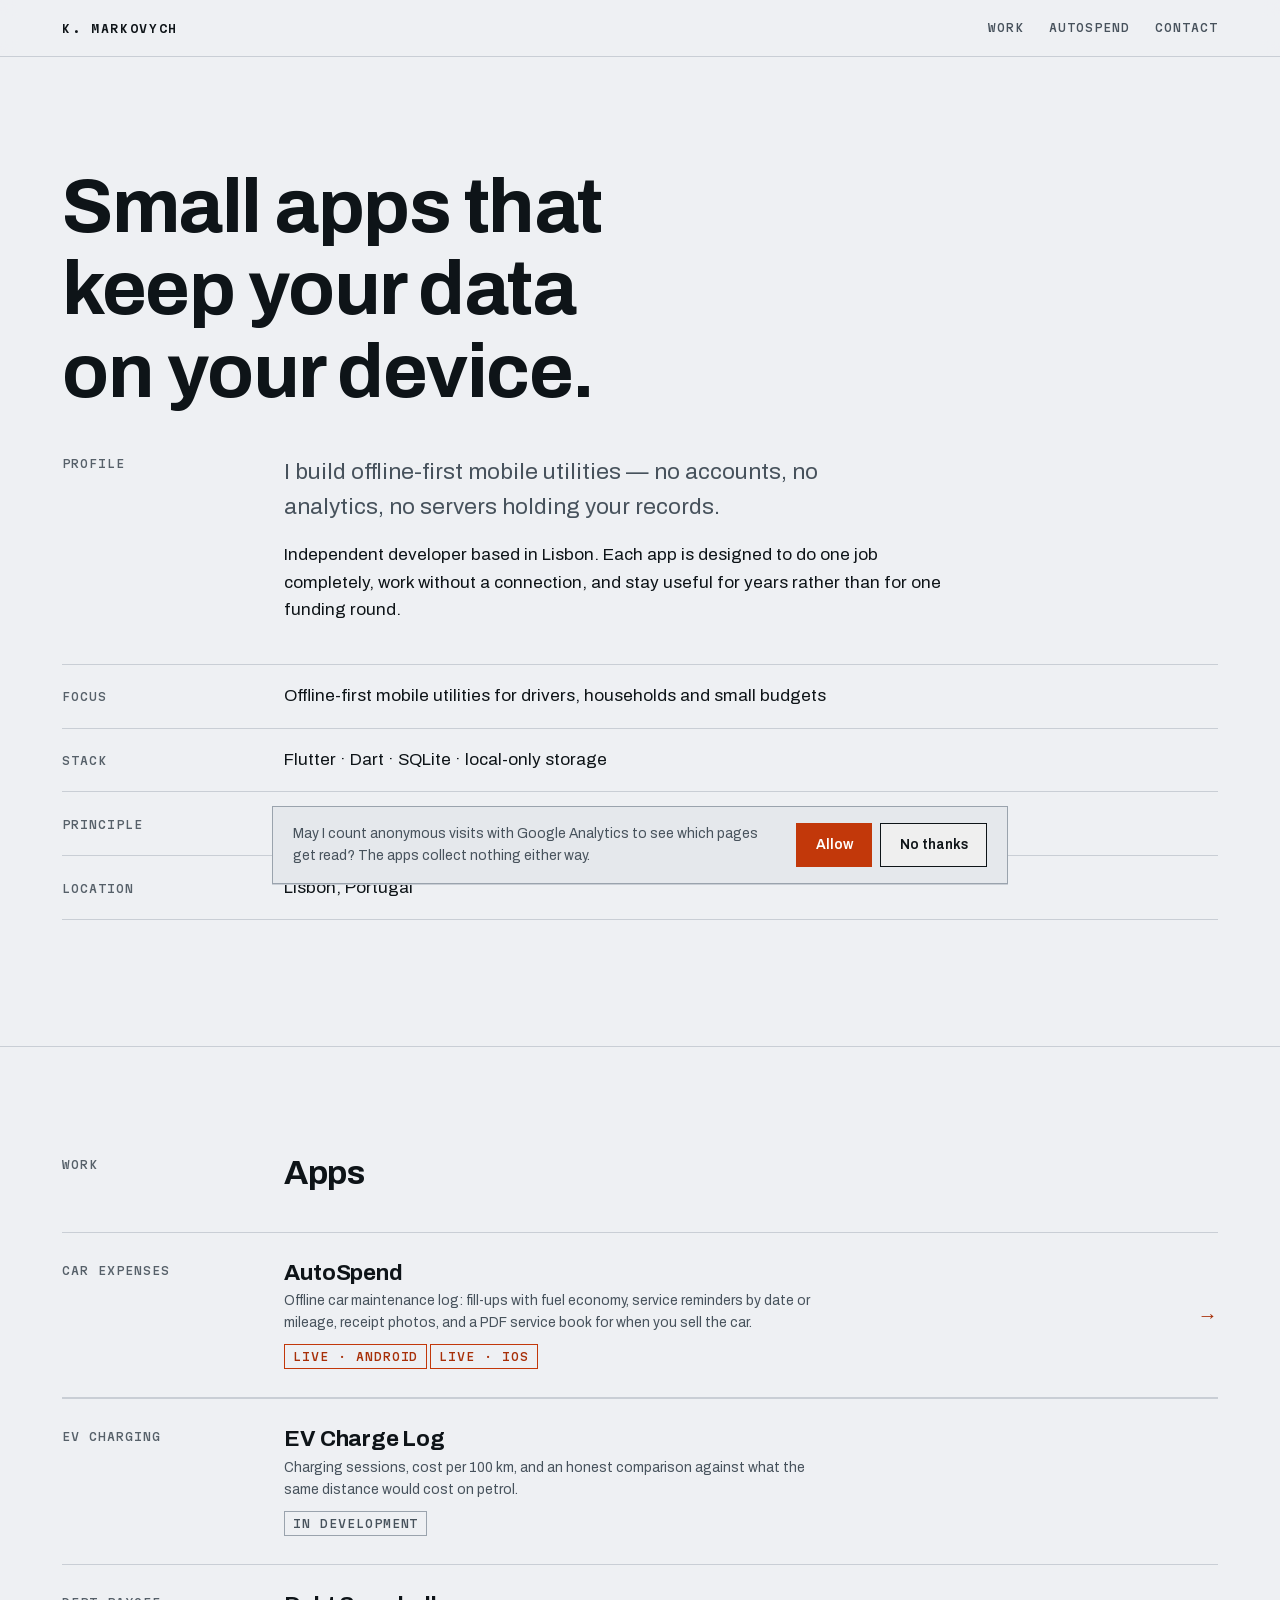
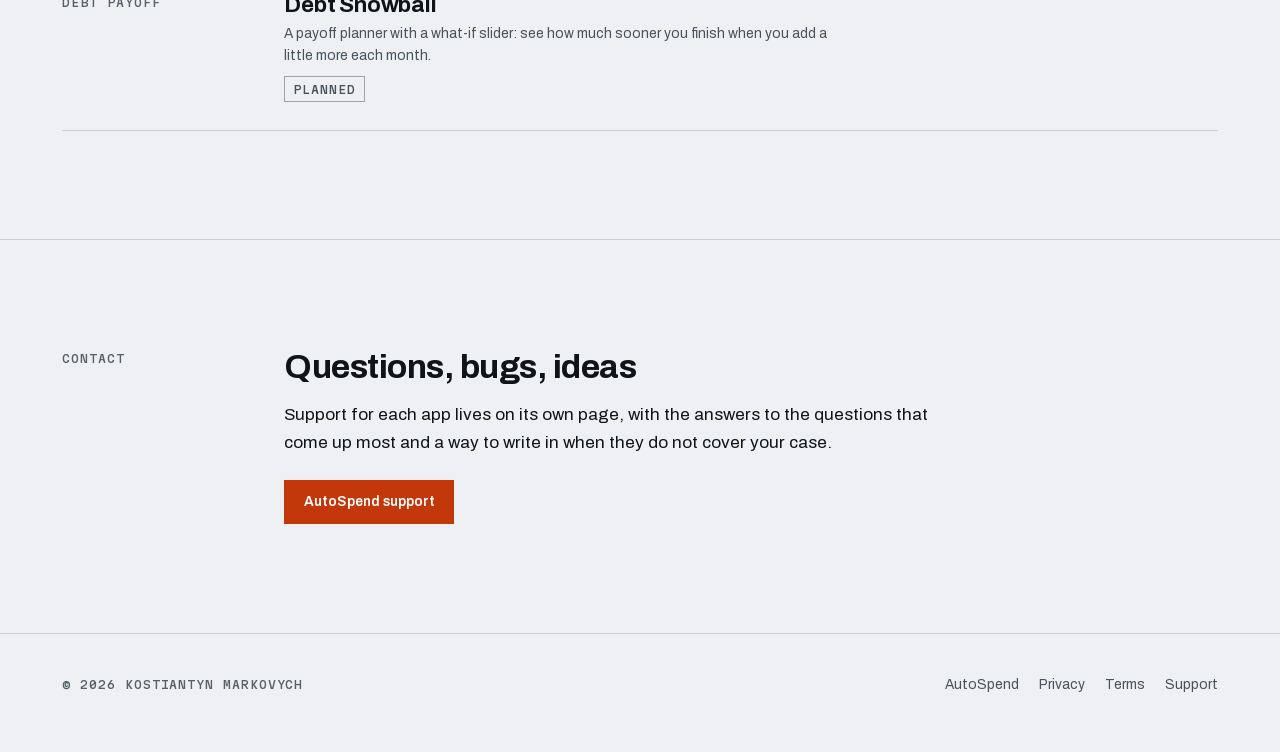
==== commit ef56d5f2: "feat(site): Google Analytics 4 за згодою + розкриття в політиці приватності - assets/analytics.js: ж" ====
--- a/index.html
+++ b/index.html
@@ -120,5 +120,6 @@
     </nav>
   </div>
 </footer>
+<script src="/assets/analytics.js" defer></script>
 </body>
 </html>
--- a/assets/site.css
+++ b/assets/site.css
@@ -375,3 +375,43 @@
 @media (prefers-reduced-motion: reduce) {
   * { animation: none !important; transition: none !important; }
 }
+
+/* Consent banner: hairline card on the paper, same language as the rest
+   of the site. Sits above the fold only until it is answered once. */
+.consent {
+  position: fixed;
+  left: var(--pad-x);
+  right: var(--pad-x);
+  bottom: 1rem;
+  z-index: 20;
+  margin-inline: auto;
+  max-width: 46rem;
+  display: flex;
+  flex-wrap: wrap;
+  gap: 1rem;
+  align-items: center;
+  justify-content: space-between;
+  padding: 1rem 1.25rem;
+  background: var(--paper-2);
+  border: 1px solid var(--rule-strong);
+  box-shadow: 0 1px 0 var(--rule);
+}
+
+.consent p {
+  margin: 0;
+  flex: 1 1 20rem;
+  font-size: var(--text-sm);
+  color: var(--ink-2);
+}
+
+.consent-actions {
+  display: flex;
+  gap: 0.5rem;
+  flex-wrap: wrap;
+}
+
+.consent .btn {
+  font-size: var(--text-sm);
+  cursor: pointer;
+  font-family: inherit;
+}
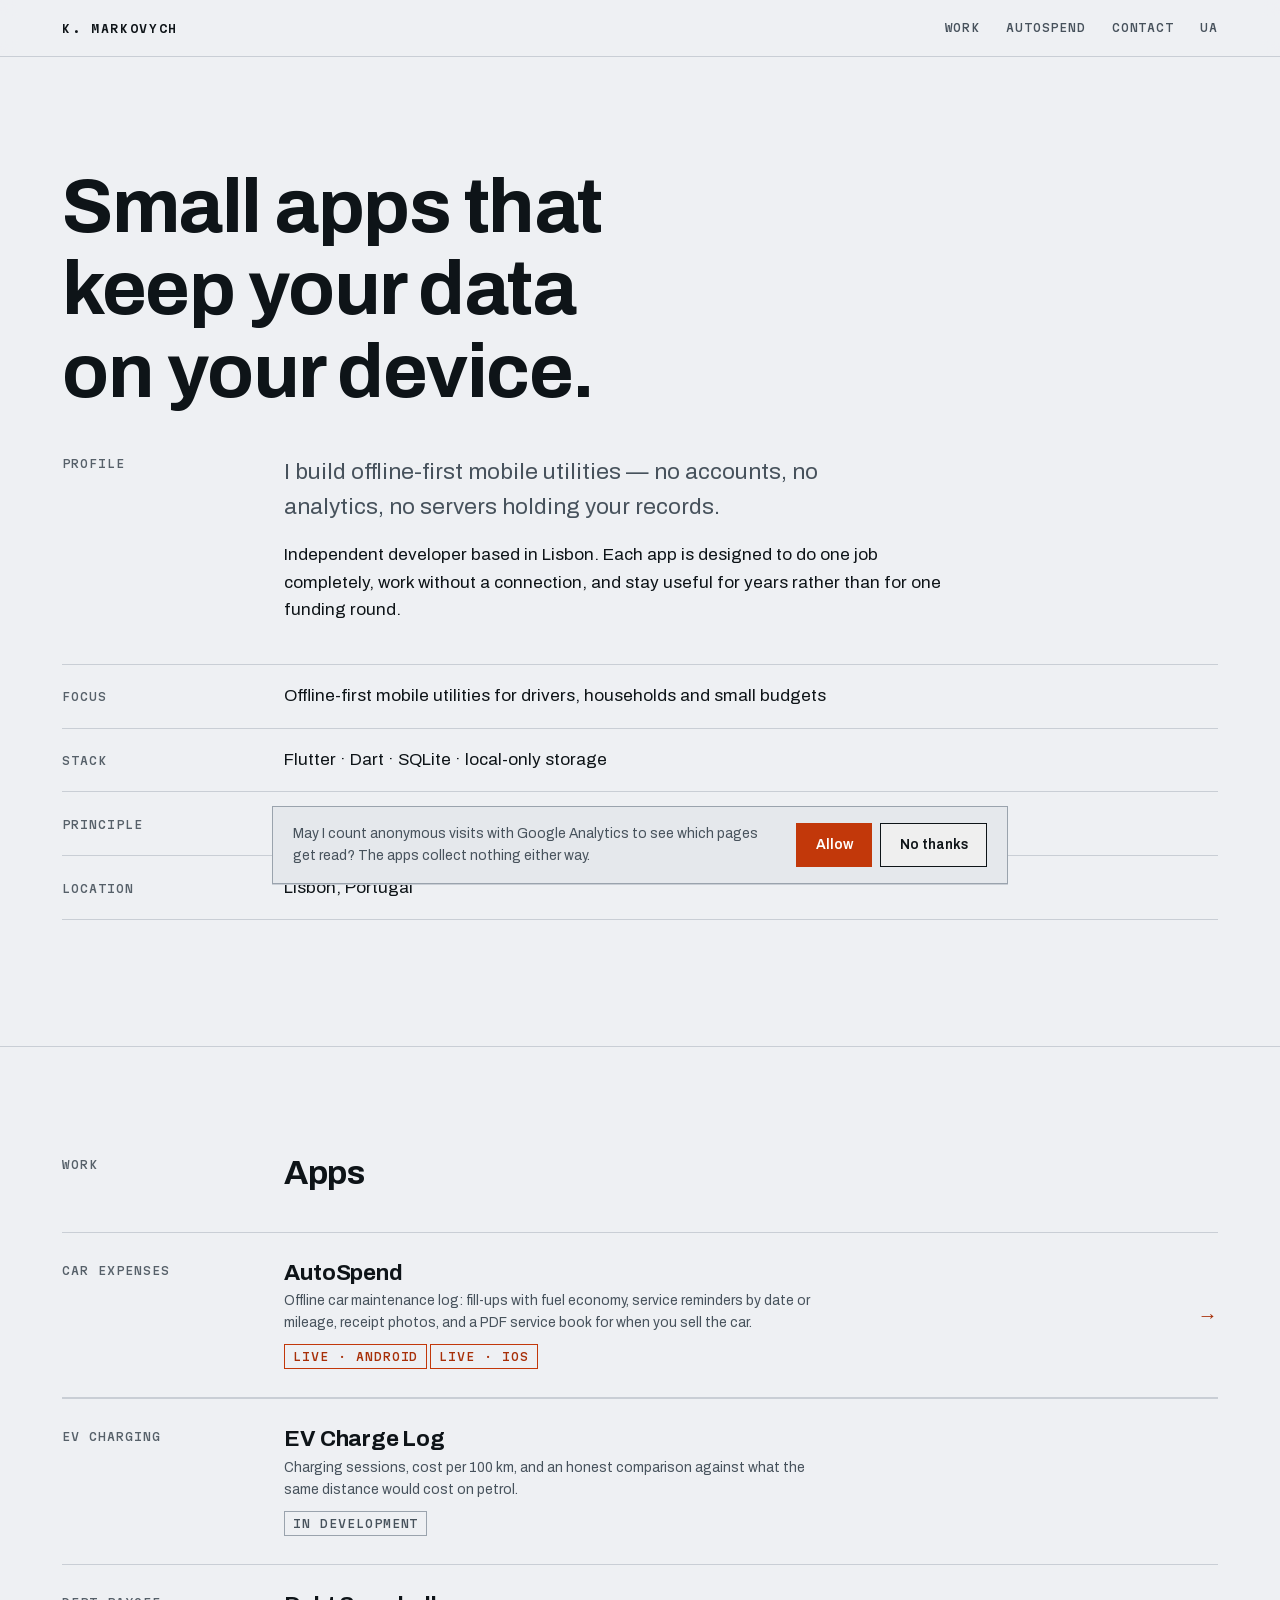
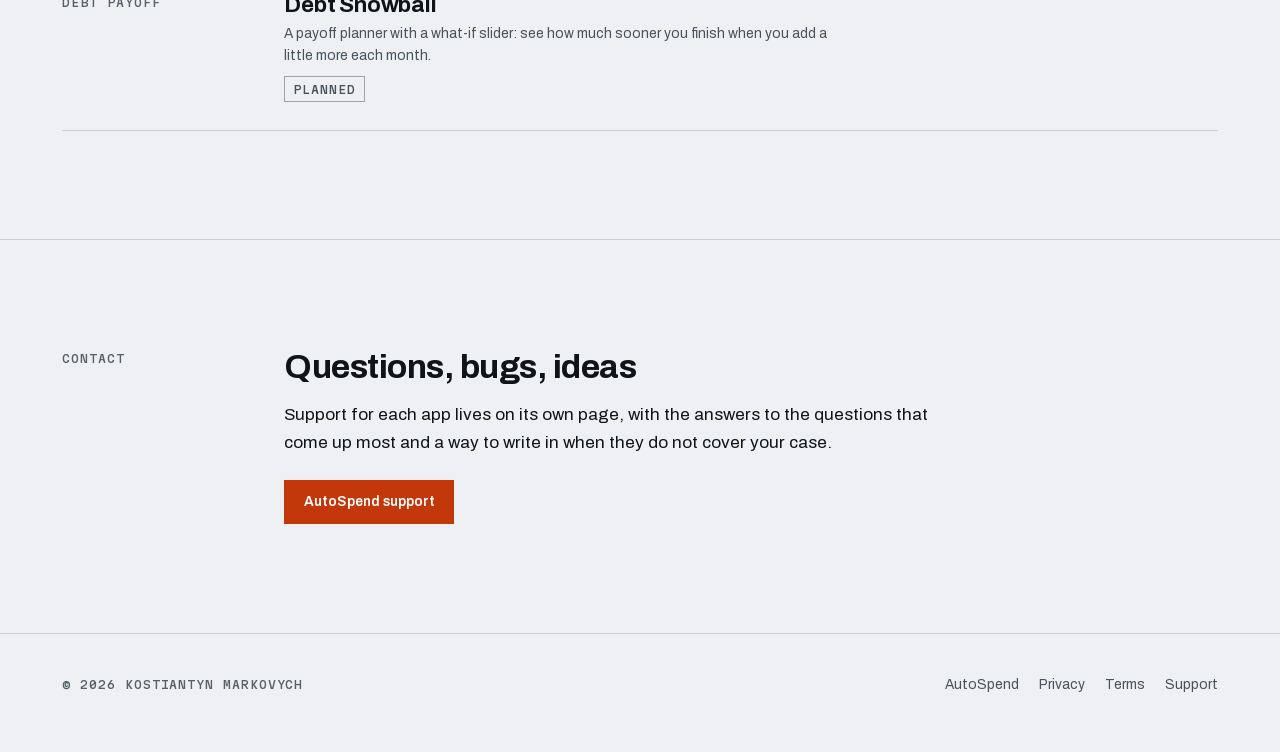
==== commit 649a0687: "feat(site): українська версія сайту - /uk/, /uk/autospend/, /uk/autospend/support/, /uk/autospend/te" ====
--- a/index.html
+++ b/index.html
@@ -6,6 +6,9 @@
 <title>Kostiantyn Markovych — offline-first mobile apps</title>
 <meta name="description" content="Independent developer building small, offline-first mobile utilities that keep your data on your device. Maker of AutoSpend.">
 <link rel="canonical" href="https://kmarkovych.com/">
+<link rel="alternate" hreflang="en" href="https://kmarkovych.com/">
+<link rel="alternate" hreflang="uk" href="https://kmarkovych.com/uk/">
+<link rel="alternate" hreflang="x-default" href="https://kmarkovych.com/">
 <meta property="og:title" content="Kostiantyn Markovych — offline-first mobile apps">
 <meta property="og:description" content="Small, offline-first mobile utilities that keep your data on your device.">
 <meta property="og:type" content="website">
@@ -31,6 +34,7 @@
       <a href="/#work">Work</a>
       <a href="/autospend/">AutoSpend</a>
       <a href="/#contact">Contact</a>
+      <a href="/uk/" hreflang="uk" lang="uk">UA</a>
     </nav>
   </div>
 </header>
